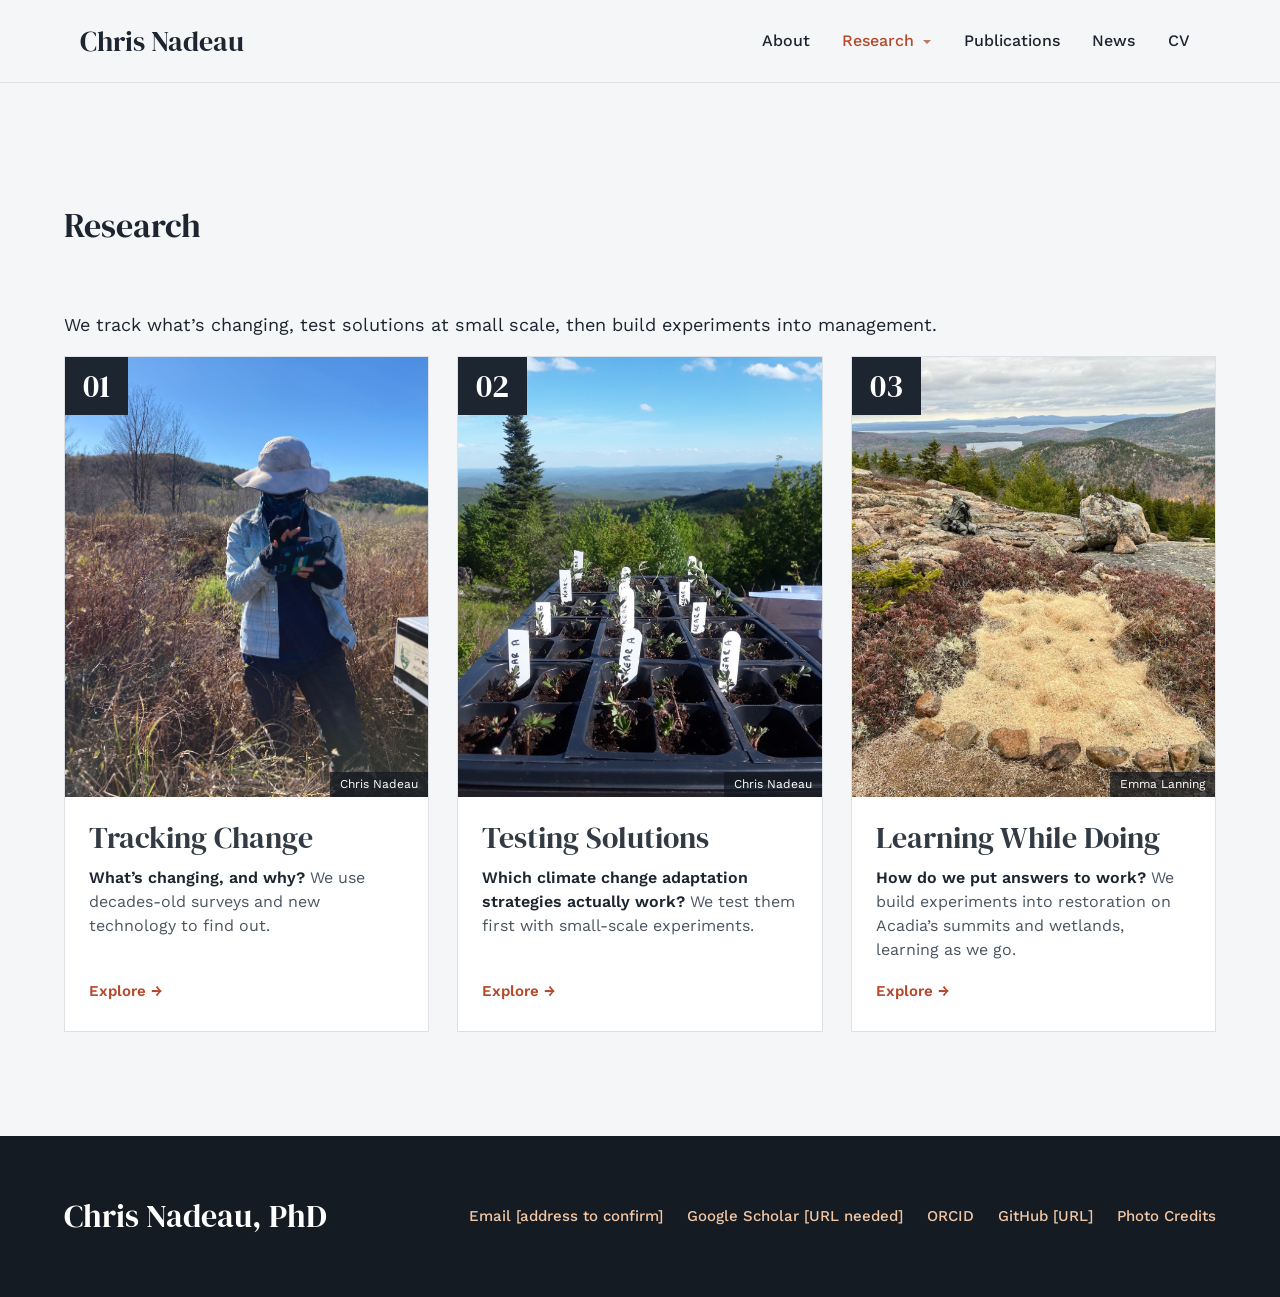
==== docs/research/index.html @ 61cc4b29 "Initial site Co-Authored-By: Claude Opus 5.5 <noreply@anthropic.com>" ====
<!DOCTYPE html>
<html xmlns="http://www.w3.org/1999/xhtml" lang="en" xml:lang="en"><head>

<meta charset="utf-8">
<meta name="generator" content="quarto-1.10.18">

<meta name="viewport" content="width=device-width, initial-scale=1.0, user-scalable=yes">


<title>Research – Chris Nadeau</title>
<style>
/* Default styles provided by pandoc.
** See https://pandoc.org/MANUAL.html#variables-for-html for config info.
*/
span.smallcaps{font-variant: small-caps;}
div.columns{display: flex; gap: 1.5em;}
div.column{flex: auto;}
@media screen {
div.columns{gap: min(4vw, 1.5em);}
div.column{overflow-x: auto;}
}
div.hanging-indent{margin-left: 1.5em; text-indent: -1.5em;}
ul.task-list{list-style: none;}
ul.task-list li input[type="checkbox"] {
  width: 0.8em;
  margin: 0 0.8em 0.2em -1em; /* quarto-specific, see https://github.com/quarto-dev/quarto-cli/issues/4556 */ 
  vertical-align: middle;
}
</style>


<script src="../site_libs/quarto-nav/quarto-nav.js"></script>
<script src="../site_libs/quarto-nav/headroom.min.js"></script>
<script src="../site_libs/clipboard/clipboard.min.js"></script>
<script src="../site_libs/quarto-html/quarto.js" type="module"></script>
<script src="../site_libs/quarto-html/tabsets/tabsets.js" type="module"></script>
<script src="../site_libs/quarto-html/popper.min.js"></script>
<script src="../site_libs/quarto-html/tippy.umd.min.js"></script>
<link href="../site_libs/quarto-html/tippy.css" rel="stylesheet">
<link href="../site_libs/quarto-html/quarto-syntax-highlighting-64a204ab8560d761af7679ceaba22944.css" rel="stylesheet" id="quarto-text-highlighting-styles">
<script src="../site_libs/bootstrap/bootstrap.min.js"></script>
<link href="../site_libs/bootstrap/bootstrap-icons.css" rel="stylesheet">
<link href="../site_libs/bootstrap/bootstrap-08a9554b63bcc41a2fb82f8a4b7cdf8a.min.css" rel="stylesheet" append-hash="true" id="quarto-bootstrap" data-mode="light">
<script id="quarto-search-options" type="application/json">{
  "language": {
    "search-no-results-text": "No results",
    "search-matching-documents-text": "matching documents",
    "search-copy-link-title": "Copy link to search",
    "search-hide-matches-text": "Hide additional matches",
    "search-more-match-text": "more match in this document",
    "search-more-matches-text": "more matches in this document",
    "search-clear-button-title": "Clear",
    "search-text-placeholder": "",
    "search-detached-cancel-button-title": "Cancel",
    "search-submit-button-title": "Submit",
    "search-label": "Search"
  }
}</script>


</head>

<body class="nav-fixed fullcontent quarto-light">

<div id="quarto-search-results"></div>
  <header id="quarto-header" class="headroom fixed-top">
    <nav class="navbar navbar-expand-lg " data-bs-theme="dark">
      <div class="navbar-container container-fluid">
      <div class="navbar-brand-container mx-auto">
    <a class="navbar-brand" href="../index.html">
    <span class="navbar-title">Chris Nadeau</span>
    </a>
  </div>
          <button class="navbar-toggler" type="button" data-bs-toggle="collapse" data-bs-target="#navbarCollapse" aria-controls="navbarCollapse" role="menu" aria-expanded="false" aria-label="Toggle navigation" onclick="if (window.quartoToggleHeadroom) { window.quartoToggleHeadroom(); }">
  <span class="navbar-toggler-icon"></span>
</button>
          <div class="collapse navbar-collapse" id="navbarCollapse">
            <ul class="navbar-nav navbar-nav-scroll ms-auto">
  <li class="nav-item">
    <a class="nav-link" href="../about.html"> 
<span class="menu-text">About</span></a>
  </li>  
  <li class="nav-item dropdown ">
    <a class="nav-link dropdown-toggle" href="#" id="nav-menu-research" role="link" data-bs-toggle="dropdown" aria-expanded="false">
 <span class="menu-text">Research</span>
    </a>
    <ul class="dropdown-menu dropdown-menu-end" aria-labelledby="nav-menu-research">    
        <li>
    <a class="dropdown-item" href="../research/index.html">
 <span class="dropdown-text">All Research</span></a>
  </li>  
        <li>
    <a class="dropdown-item" href="../research/tracking-change.html">
 <span class="dropdown-text">Tracking Change</span></a>
  </li>  
        <li>
    <a class="dropdown-item" href="../research/testing-solutions.html">
 <span class="dropdown-text">Testing Solutions</span></a>
  </li>  
        <li>
    <a class="dropdown-item" href="../research/learning-while-doing.html">
 <span class="dropdown-text">Learning While Doing</span></a>
  </li>  
    </ul>
  </li>
  <li class="nav-item">
    <a class="nav-link" href="../publications.html"> 
<span class="menu-text">Publications</span></a>
  </li>  
  <li class="nav-item">
    <a class="nav-link" href="../news.html"> 
<span class="menu-text">News</span></a>
  </li>  
  <li class="nav-item">
    <a class="nav-link" href="../cv.html"> 
<span class="menu-text">CV</span></a>
  </li>  
</ul>
          </div> <!-- /navcollapse -->
            <div class="quarto-navbar-tools">
</div>
      </div> <!-- /container-fluid -->
    </nav>
</header>
<!-- content -->
<div id="quarto-content" class="quarto-container page-layout-custom page-navbar">
<!-- sidebar -->
<!-- margin-sidebar -->
<!-- main -->




<div class="research wrap">
<section id="research" class="section-head">
<h1>Research</h1>
</section>
<p>We track what’s changing, test solutions at small scale, then build experiments into management.</p>
<!--
  The three research tiles. Shown on the homepage and on the Research page.
  Each tile: photo, number, title (links to the theme page), question + sentence, "Explore →".
-->
<div class="tiles">
<div class="tile">
<span class="photo"><img src="../images/IMG_4443.jpg" alt="Researcher checking an acoustic recorder in a wetland" loading="eager"><span class="photo-credit">Chris Nadeau</span></span>
<p><span class="tile-num">01</span></p>
<h3 id="tracking-change"><a href="../research/tracking-change.html" class="stretched-link">Tracking Change</a></h3>
<p><strong>What’s changing, and why?</strong> We use decades-old surveys and new technology to find out.</p>
<p><span class="explore">Explore →</span></p>
</div>
<div class="tile">
<span class="photo"><img src="../images/20210527_165006.jpg" alt="Labeled seedling trays on a summit with forested hills behind" loading="lazy"><span class="photo-credit">Chris Nadeau</span></span>
<p><span class="tile-num">02</span></p>
<h3 id="testing-solutions"><a href="../research/testing-solutions.html" class="stretched-link">Testing Solutions</a></h3>
<p><strong>Which climate change adaptation strategies actually work?</strong> We test them first with small-scale experiments.</p>
<p><span class="explore">Explore →</span></p>
</div>
<div class="tile">
<span class="photo"><img src="../images/1d5929a1-ede1-4823-9c3f-73071e5592c5.jpg" alt="Summit restoration plot outlined with stones" loading="lazy"><span class="photo-credit">Emma Lanning</span></span>
<p><span class="tile-num">03</span></p>
<h3 id="learning-while-doing"><a href="../research/learning-while-doing.html" class="stretched-link">Learning While Doing</a></h3>
<p><strong>How do we put answers to work?</strong> We build experiments into restoration on Acadia’s summits and wetlands, learning as we go.</p>
<p><span class="explore">Explore →</span></p>
</div>
</div>
</div>




<script>
// Filter buttons on the Publications and News pages, and the "Research" menu
// highlight on the research pages. Text and data live in the .qmd and .yml files.
(function () {
  document.querySelectorAll("[data-filter-list]").forEach(function (box) {
    var list = document.getElementById(box.dataset.filterList);
    if (!list) return;
    var items = list.querySelectorAll(".row-item");
    var count = box.querySelector(".filter-count");
    var rows = box.querySelectorAll(".chip-row");
    var chosen = {};
    function apply() {
      var shown = 0;
      items.forEach(function (it) {
        var ok = Object.keys(chosen).every(function (key) {
          var want = chosen[key];
          return want === "all" || (it.dataset[key] || "").split(" ").indexOf(want) !== -1;
        });
        it.hidden = !ok;
        if (ok) shown++;
      });
      if (count) count.textContent = "Showing " + shown + " of " + items.length;
    }
    rows.forEach(function (row) {
      var key = row.dataset.filterKey;
      chosen[key] = "all";
      row.hidden = false;
      row.addEventListener("click", function (e) {
        var btn = e.target.closest(".chip");
        if (!btn) return;
        chosen[key] = btn.dataset.value;
        row.querySelectorAll(".chip").forEach(function (b) {
          b.setAttribute("aria-pressed", b === btn ? "true" : "false");
        });
        apply();
      });
    });
  });

  if (/\/research\//.test(location.pathname)) {
    var menu = document.getElementById("nav-menu-research");
    if (menu) menu.classList.add("active");
    var page = location.pathname.split("/").pop() || "index.html";
    document.querySelectorAll(".navbar .dropdown-item").forEach(function (a) {
      if ((a.getAttribute("href") || "").split("/").pop() === page) {
        a.classList.add("active");
        a.setAttribute("aria-current", "page");
      }
    });
  }
})();
</script>
<script id="quarto-html-after-body" type="application/javascript">
  window.document.addEventListener("DOMContentLoaded", function (event) {
    const isCodeAnnotation = (el) => {
      for (const clz of el.classList) {
        if (clz.startsWith('code-annotation-')) {                     
          return true;
        }
      }
      return false;
    }
    const onCopySuccess = function(e) {
      // button target
      const button = e.trigger;
      // don't keep focus
      button.blur();
      // flash "checked"
      button.classList.add('code-copy-button-checked');
      var currentTitle = button.getAttribute("title");
      button.setAttribute("title", "Copied!");
      let tooltip;
      if (window.bootstrap) {
        button.setAttribute("data-bs-toggle", "tooltip");
        button.setAttribute("data-bs-placement", "left");
        button.setAttribute("data-bs-title", "Copied!");
        tooltip = new bootstrap.Tooltip(button, 
          { trigger: "manual", 
            customClass: "code-copy-button-tooltip",
            offset: [0, -8]});
        tooltip.show();    
      }
      setTimeout(function() {
        if (tooltip) {
          tooltip.hide();
          button.removeAttribute("data-bs-title");
          button.removeAttribute("data-bs-toggle");
          button.removeAttribute("data-bs-placement");
        }
        button.setAttribute("title", currentTitle);
        button.classList.remove('code-copy-button-checked');
      }, 1000);
      // clear code selection
      e.clearSelection();
    }
    const getTextToCopy = function(trigger) {
      const outerScaffold = trigger.parentElement.cloneNode(true);
      const codeEl = outerScaffold.querySelector('code');
      for (const childEl of codeEl.children) {
        if (isCodeAnnotation(childEl)) {
          childEl.remove();
        }
      }
      return codeEl.innerText;
    }
    const clipboard = new window.ClipboardJS('.code-copy-button:not([data-in-quarto-modal])', {
      text: getTextToCopy
    });
    clipboard.on('success', onCopySuccess);
    if (window.document.getElementById('quarto-embedded-source-code-modal')) {
      const clipboardModal = new window.ClipboardJS('.code-copy-button[data-in-quarto-modal]', {
        text: getTextToCopy,
        container: window.document.getElementById('quarto-embedded-source-code-modal')
      });
      clipboardModal.on('success', onCopySuccess);
    }
      var localhostRegex = new RegExp(/^(?:http|https):\/\/localhost\:?[0-9]*\//);
      var mailtoRegex = new RegExp(/^mailto:/);
        var filterRegex = new RegExp("https:\/\/cpnadeau\.github\.io");
      var isInternal = (href) => {
          return filterRegex.test(href) || localhostRegex.test(href) || mailtoRegex.test(href);
      }
      // Inspect non-navigation links and adorn them if external
     var links = window.document.querySelectorAll('a[href]:not(.nav-link):not(.navbar-brand):not(.toc-action):not(.sidebar-link):not(.sidebar-item-toggle):not(.pagination-link):not(.no-external):not([aria-hidden]):not(.dropdown-item):not(.quarto-navigation-tool):not(.about-link)');
      for (var i=0; i<links.length; i++) {
        const link = links[i];
        if (!isInternal(link.href)) {
          // undo the damage that might have been done by quarto-nav.js in the case of
          // links that we want to consider external
          if (link.dataset.originalHref !== undefined) {
            link.href = link.dataset.originalHref;
          }
        }
      }
    function tippyHover(el, contentFn, onTriggerFn, onUntriggerFn) {
      const config = {
        allowHTML: true,
        maxWidth: 500,
        delay: 100,
        arrow: false,
        appendTo: function(el) {
            return el.parentElement;
        },
        interactive: true,
        interactiveBorder: 10,
        theme: 'quarto',
        placement: 'bottom-start',
      };
      if (contentFn) {
        config.content = contentFn;
      }
      if (onTriggerFn) {
        config.onTrigger = onTriggerFn;
      }
      if (onUntriggerFn) {
        config.onUntrigger = onUntriggerFn;
      }
      window.tippy(el, config); 
    }
    const noterefs = window.document.querySelectorAll('a[role="doc-noteref"]');
    for (var i=0; i<noterefs.length; i++) {
      const ref = noterefs[i];
      tippyHover(ref, function() {
        // use id or data attribute instead here
        let href = ref.getAttribute('data-footnote-href') || ref.getAttribute('href');
        try { href = new URL(href).hash; } catch {}
        const id = href.replace(/^#\/?/, "");
        const note = window.document.getElementById(id);
        if (note) {
          return note.innerHTML;
        } else {
          return "";
        }
      });
    }
    const xrefs = window.document.querySelectorAll('a.quarto-xref');
    const processXRef = (id, note) => {
      // Strip column container classes
      const stripColumnClz = (el) => {
        el.classList.remove("page-full", "page-columns");
        if (el.children) {
          for (const child of el.children) {
            stripColumnClz(child);
          }
        }
      }
      stripColumnClz(note)
      if (id === null || id.startsWith('sec-')) {
        // Special case sections, only their first couple elements
        const container = document.createElement("div");
        if (note.children && note.children.length > 2) {
          container.appendChild(note.children[0].cloneNode(true));
          for (let i = 1; i < note.children.length; i++) {
            const child = note.children[i];
            if (child.tagName === "P" && child.innerText === "") {
              continue;
            } else {
              container.appendChild(child.cloneNode(true));
              break;
            }
          }
          if (window.Quarto?.typesetMath) {
            window.Quarto.typesetMath(container);
          }
          return container.innerHTML
        } else {
          if (window.Quarto?.typesetMath) {
            window.Quarto.typesetMath(note);
          }
          return note.innerHTML;
        }
      } else {
        // Remove any anchor links if they are present
        const anchorLink = note.querySelector('a.anchorjs-link');
        if (anchorLink) {
          anchorLink.remove();
        }
        if (window.Quarto?.typesetMath) {
          window.Quarto.typesetMath(note);
        }
        if (note.classList.contains("callout")) {
          return note.outerHTML;
        } else {
          return note.innerHTML;
        }
      }
    }
    for (var i=0; i<xrefs.length; i++) {
      const xref = xrefs[i];
      tippyHover(xref, undefined, function(instance) {
        instance.disable();
        let url = xref.getAttribute('href');
        let hash = undefined; 
        if (url.startsWith('#')) {
          hash = url;
        } else {
          try { hash = new URL(url).hash; } catch {}
        }
        if (hash) {
          const id = hash.replace(/^#\/?/, "");
          const note = window.document.getElementById(id);
          if (note !== null) {
            try {
              const html = processXRef(id, note.cloneNode(true));
              instance.setContent(html);
            } finally {
              instance.enable();
              instance.show();
            }
          } else {
            // See if we can fetch this
            fetch(url.split('#')[0])
            .then(res => res.text())
            .then(html => {
              const parser = new DOMParser();
              const htmlDoc = parser.parseFromString(html, "text/html");
              const note = htmlDoc.getElementById(id);
              if (note !== null) {
                const html = processXRef(id, note);
                instance.setContent(html);
              } 
            }).finally(() => {
              instance.enable();
              instance.show();
            });
          }
        } else {
          // See if we can fetch a full url (with no hash to target)
          // This is a special case and we should probably do some content thinning / targeting
          fetch(url)
          .then(res => res.text())
          .then(html => {
            const parser = new DOMParser();
            const htmlDoc = parser.parseFromString(html, "text/html");
            const note = htmlDoc.querySelector('main.content');
            if (note !== null) {
              // This should only happen for chapter cross references
              // (since there is no id in the URL)
              // remove the first header
              if (note.children.length > 0 && note.children[0].tagName === "HEADER") {
                note.children[0].remove();
              }
              const html = processXRef(null, note);
              instance.setContent(html);
            } 
          }).finally(() => {
            instance.enable();
            instance.show();
          });
        }
      }, function(instance) {
      });
    }
        let selectedAnnoteEl;
        const selectorForAnnotation = ( cell, annotation) => {
          let cellAttr = 'data-code-cell="' + cell + '"';
          let lineAttr = 'data-code-annotation="' +  annotation + '"';
          const selector = 'span[' + cellAttr + '][' + lineAttr + ']';
          return selector;
        }
        const selectCodeLines = (annoteEl) => {
          const doc = window.document;
          const targetCell = annoteEl.getAttribute("data-target-cell");
          const targetAnnotation = annoteEl.getAttribute("data-target-annotation");
          const annoteSpan = window.document.querySelector(selectorForAnnotation(targetCell, targetAnnotation));
          const lines = annoteSpan.getAttribute("data-code-lines").split(",");
          const lineIds = lines.map((line) => {
            return targetCell + "-" + line;
          })
          let top = null;
          let height = null;
          let parent = null;
          if (lineIds.length > 0) {
              //compute the position of the single el (top and bottom and make a div)
              const el = window.document.getElementById(lineIds[0]);
              top = el.offsetTop;
              height = el.offsetHeight;
              parent = el.parentElement.parentElement;
            if (lineIds.length > 1) {
              const lastEl = window.document.getElementById(lineIds[lineIds.length - 1]);
              const bottom = lastEl.offsetTop + lastEl.offsetHeight;
              height = bottom - top;
            }
            if (top !== null && height !== null && parent !== null) {
              // cook up a div (if necessary) and position it 
              let div = window.document.getElementById("code-annotation-line-highlight");
              if (div === null) {
                div = window.document.createElement("div");
                div.setAttribute("id", "code-annotation-line-highlight");
                div.style.position = 'absolute';
                parent.appendChild(div);
              }
              div.style.top = top - 2 + "px";
              div.style.height = height + 4 + "px";
              div.style.left = 0;
              let gutterDiv = window.document.getElementById("code-annotation-line-highlight-gutter");
              if (gutterDiv === null) {
                gutterDiv = window.document.createElement("div");
                gutterDiv.setAttribute("id", "code-annotation-line-highlight-gutter");
                gutterDiv.style.position = 'absolute';
                const codeCell = window.document.getElementById(targetCell);
                const gutter = codeCell.querySelector('.code-annotation-gutter');
                gutter.appendChild(gutterDiv);
              }
              gutterDiv.style.top = top - 2 + "px";
              gutterDiv.style.height = height + 4 + "px";
            }
            selectedAnnoteEl = annoteEl;
          }
        };
        const unselectCodeLines = () => {
          const elementsIds = ["code-annotation-line-highlight", "code-annotation-line-highlight-gutter"];
          elementsIds.forEach((elId) => {
            const div = window.document.getElementById(elId);
            if (div) {
              div.remove();
            }
          });
          selectedAnnoteEl = undefined;
        };
          // Handle positioning of the toggle
      window.addEventListener(
        "resize",
        throttle(() => {
          elRect = undefined;
          if (selectedAnnoteEl) {
            selectCodeLines(selectedAnnoteEl);
          }
        }, 10)
      );
      function throttle(fn, ms) {
      let throttle = false;
      let timer;
        return (...args) => {
          if(!throttle) { // first call gets through
              fn.apply(this, args);
              throttle = true;
          } else { // all the others get throttled
              if(timer) clearTimeout(timer); // cancel #2
              timer = setTimeout(() => {
                fn.apply(this, args);
                timer = throttle = false;
              }, ms);
          }
        };
      }
        // Attach click handler to the DT
        const annoteDls = window.document.querySelectorAll('dt[data-target-cell]');
        for (const annoteDlNode of annoteDls) {
          annoteDlNode.addEventListener('click', (event) => {
            const clickedEl = event.target;
            if (clickedEl !== selectedAnnoteEl) {
              unselectCodeLines();
              const activeEl = window.document.querySelector('dt[data-target-cell].code-annotation-active');
              if (activeEl) {
                activeEl.classList.remove('code-annotation-active');
              }
              selectCodeLines(clickedEl);
              clickedEl.classList.add('code-annotation-active');
            } else {
              // Unselect the line
              unselectCodeLines();
              clickedEl.classList.remove('code-annotation-active');
            }
          });
        }
    const findCites = (el) => {
      const parentEl = el.parentElement;
      if (parentEl) {
        const cites = parentEl.dataset.cites;
        if (cites) {
          return {
            el,
            cites: cites.split(' ')
          };
        } else {
          return findCites(el.parentElement)
        }
      } else {
        return undefined;
      }
    };
    var bibliorefs = window.document.querySelectorAll('a[role="doc-biblioref"]');
    for (var i=0; i<bibliorefs.length; i++) {
      const ref = bibliorefs[i];
      const citeInfo = findCites(ref);
      if (citeInfo) {
        tippyHover(citeInfo.el, function() {
          var popup = window.document.createElement('div');
          citeInfo.cites.forEach(function(cite) {
            var citeDiv = window.document.createElement('div');
            citeDiv.classList.add('hanging-indent');
            citeDiv.classList.add('csl-entry');
            var biblioDiv = window.document.getElementById('ref-' + cite);
            if (biblioDiv) {
              citeDiv.innerHTML = biblioDiv.innerHTML;
            }
            popup.appendChild(citeDiv);
          });
          return popup.innerHTML;
        });
      }
    }
  });
  </script>
</div> <!-- /content -->
<footer class="footer">
  <div class="nav-footer">
    <div class="nav-footer-left">
<p>Chris Nadeau, PhD</p>
</div>   
    <div class="nav-footer-center">
      &nbsp;
    </div>
    <div class="nav-footer-right">
      <ul class="footer-items list-unstyled">
    <li class="nav-item">
 Email [address to confirm]
  </li>  
    <li class="nav-item">
 Google Scholar [URL needed]
  </li>  
    <li class="nav-item">
    <a class="nav-link" href="https://orcid.org/0000-0002-3568-0793">
<p>ORCID</p>
</a>
  </li>  
    <li class="nav-item">
 GitHub [URL]
  </li>  
    <li class="nav-item">
    <a class="nav-link" href="../photo-credits.html">
<p>Photo Credits</p>
</a>
  </li>  
</ul>
    </div>
  </div>
</footer>




</body></html>
---- docs/site_libs/quarto-html/tippy.css ----
.tippy-box[data-animation=fade][data-state=hidden]{opacity:0}[data-tippy-root]{max-width:calc(100vw - 10px)}.tippy-box{position:relative;background-color:#333;color:#fff;border-radius:4px;font-size:14px;line-height:1.4;white-space:normal;outline:0;transition-property:transform,visibility,opacity}.tippy-box[data-placement^=top]>.tippy-arrow{bottom:0}.tippy-box[data-placement^=top]>.tippy-arrow:before{bottom:-7px;left:0;border-width:8px 8px 0;border-top-color:initial;transform-origin:center top}.tippy-box[data-placement^=bottom]>.tippy-arrow{top:0}.tippy-box[data-placement^=bottom]>.tippy-arrow:before{top:-7px;left:0;border-width:0 8px 8px;border-bottom-color:initial;transform-origin:center bottom}.tippy-box[data-placement^=left]>.tippy-arrow{right:0}.tippy-box[data-placement^=left]>.tippy-arrow:before{border-width:8px 0 8px 8px;border-left-color:initial;right:-7px;transform-origin:center left}.tippy-box[data-placement^=right]>.tippy-arrow{left:0}.tippy-box[data-placement^=right]>.tippy-arrow:before{left:-7px;border-width:8px 8px 8px 0;border-right-color:initial;transform-origin:center right}.tippy-box[data-inertia][data-state=visible]{transition-timing-function:cubic-bezier(.54,1.5,.38,1.11)}.tippy-arrow{width:16px;height:16px;color:#333}.tippy-arrow:before{content:"";position:absolute;border-color:transparent;border-style:solid}.tippy-content{position:relative;padding:5px 9px;z-index:1}
---- docs/site_libs/quarto-html/quarto-syntax-highlighting-64a204ab8560d761af7679ceaba22944.css ----
/* quarto syntax highlight colors */
:root {
  --quarto-hl-ot-color: #003B4F;
  --quarto-hl-at-color: #657422;
  --quarto-hl-ss-color: #20794D;
  --quarto-hl-an-color: #5E5E5E;
  --quarto-hl-fu-color: #4758AB;
  --quarto-hl-st-color: #20794D;
  --quarto-hl-cf-color: #003B4F;
  --quarto-hl-op-color: #5E5E5E;
  --quarto-hl-er-color: #AD0000;
  --quarto-hl-bn-color: #AD0000;
  --quarto-hl-al-color: #AD0000;
  --quarto-hl-va-color: #111111;
  --quarto-hl-bu-color: inherit;
  --quarto-hl-ex-color: inherit;
  --quarto-hl-pp-color: #AD0000;
  --quarto-hl-in-color: #5E5E5E;
  --quarto-hl-vs-color: #20794D;
  --quarto-hl-wa-color: #5E5E5E;
  --quarto-hl-do-color: #5E5E5E;
  --quarto-hl-im-color: #00769E;
  --quarto-hl-ch-color: #20794D;
  --quarto-hl-dt-color: #AD0000;
  --quarto-hl-fl-color: #AD0000;
  --quarto-hl-co-color: #5E5E5E;
  --quarto-hl-cv-color: #5E5E5E;
  --quarto-hl-cn-color: #8f5902;
  --quarto-hl-sc-color: #5E5E5E;
  --quarto-hl-dv-color: #AD0000;
  --quarto-hl-kw-color: #003B4F;
}

/* other quarto variables */
:root {
  --quarto-font-monospace: SFMono-Regular, Menlo, Monaco, Consolas, "Liberation Mono", "Courier New", monospace;
}

/* syntax highlight based on Pandoc's rules */
pre > code.sourceCode > span {
  color: #003B4F;
}

code.sourceCode > span {
  color: #003B4F;
}

div.sourceCode,
div.sourceCode pre.sourceCode {
  color: #003B4F;
}

/* Normal */
code span {
  color: #003B4F;
}

/* Alert */
code span.al {
  color: #AD0000;
  font-style: inherit;
}

/* Annotation */
code span.an {
  color: #5E5E5E;
  font-style: inherit;
}

/* Attribute */
code span.at {
  color: #657422;
  font-style: inherit;
}

/* BaseN */
code span.bn {
  color: #AD0000;
  font-style: inherit;
}

/* BuiltIn */
code span.bu {
  font-style: inherit;
}

/* ControlFlow */
code span.cf {
  color: #003B4F;
  font-weight: bold;
  font-style: inherit;
}

/* Char */
code span.ch {
  color: #20794D;
  font-style: inherit;
}

/* Constant */
code span.cn {
  color: #8f5902;
  font-style: inherit;
}

/* Comment */
code span.co {
  color: #5E5E5E;
  font-style: inherit;
}

/* CommentVar */
code span.cv {
  color: #5E5E5E;
  font-style: italic;
}

/* Documentation */
code span.do {
  color: #5E5E5E;
  font-style: italic;
}

/* DataType */
code span.dt {
  color: #AD0000;
  font-style: inherit;
}

/* DecVal */
code span.dv {
  color: #AD0000;
  font-style: inherit;
}

/* Error */
code span.er {
  color: #AD0000;
  font-style: inherit;
}

/* Extension */
code span.ex {
  font-style: inherit;
}

/* Float */
code span.fl {
  color: #AD0000;
  font-style: inherit;
}

/* Function */
code span.fu {
  color: #4758AB;
  font-style: inherit;
}

/* Import */
code span.im {
  color: #00769E;
  font-style: inherit;
}

/* Information */
code span.in {
  color: #5E5E5E;
  font-style: inherit;
}

/* Keyword */
code span.kw {
  color: #003B4F;
  font-weight: bold;
  font-style: inherit;
}

/* Operator */
code span.op {
  color: #5E5E5E;
  font-style: inherit;
}

/* Other */
code span.ot {
  color: #003B4F;
  font-style: inherit;
}

/* Preprocessor */
code span.pp {
  color: #AD0000;
  font-style: inherit;
}

/* SpecialChar */
code span.sc {
  color: #5E5E5E;
  font-style: inherit;
}

/* SpecialString */
code span.ss {
  color: #20794D;
  font-style: inherit;
}

/* String */
code span.st {
  color: #20794D;
  font-style: inherit;
}

/* Variable */
code span.va {
  color: #111111;
  font-style: inherit;
}

/* VerbatimString */
code span.vs {
  color: #20794D;
  font-style: inherit;
}

/* Warning */
code span.wa {
  color: #5E5E5E;
  font-style: italic;
}

.prevent-inlining {
  content: "</";
}

/*# sourceMappingURL=9d8d5bb603a83b8298b89080a598c93b.css.map */
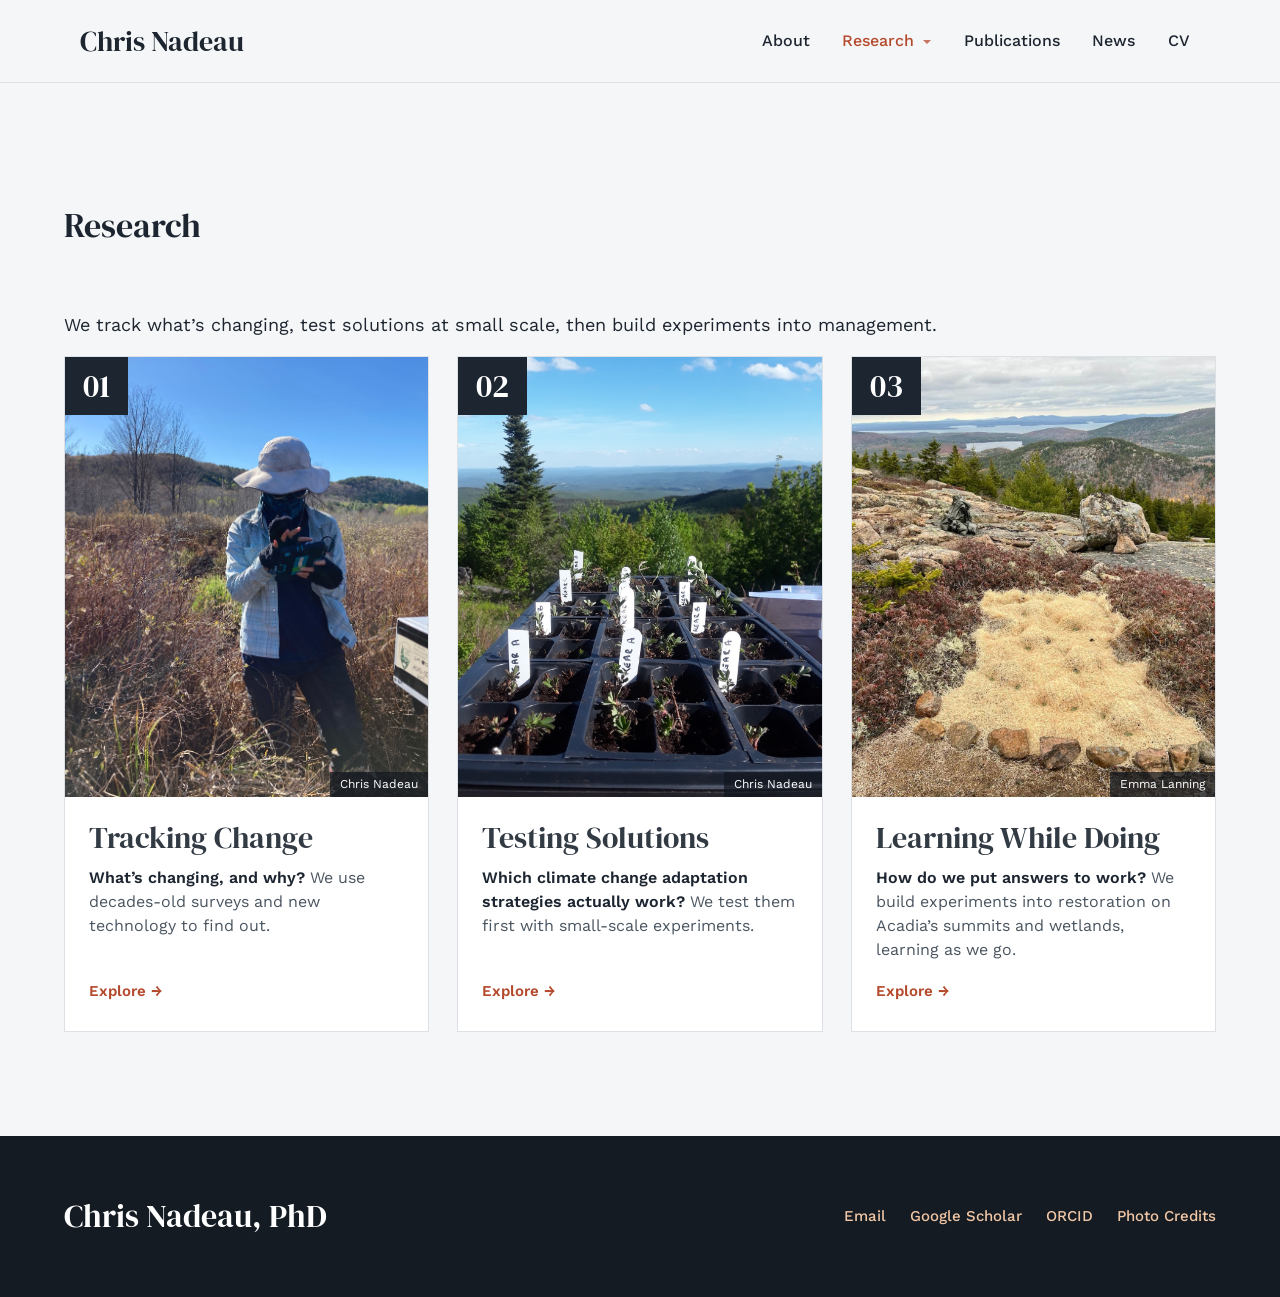
==== commit 67bf663c: "Add email and Google Scholar links; remove placeholders Co-Authored-By: Claude Opus 5.5 <noreply@ant" ====
--- a/docs/research/index.html
+++ b/docs/research/index.html
@@ -625,10 +625,14 @@
     <div class="nav-footer-right">
       <ul class="footer-items list-unstyled">
     <li class="nav-item">
- Email [address to confirm]
+    <a class="nav-link" href="mailto:cnadeau@schoodicinstitute.org">
+<p>Email</p>
+</a>
   </li>  
     <li class="nav-item">
- Google Scholar [URL needed]
+    <a class="nav-link" href="https://scholar.google.com/citations?user=ZDM7wgYAAAAJ&amp;hl=en">
+<p>Google Scholar</p>
+</a>
   </li>  
     <li class="nav-item">
     <a class="nav-link" href="https://orcid.org/0000-0002-3568-0793">
@@ -636,9 +640,6 @@
 </a>
   </li>  
     <li class="nav-item">
- GitHub [URL]
-  </li>  
-    <li class="nav-item">
     <a class="nav-link" href="../photo-credits.html">
 <p>Photo Credits</p>
 </a>
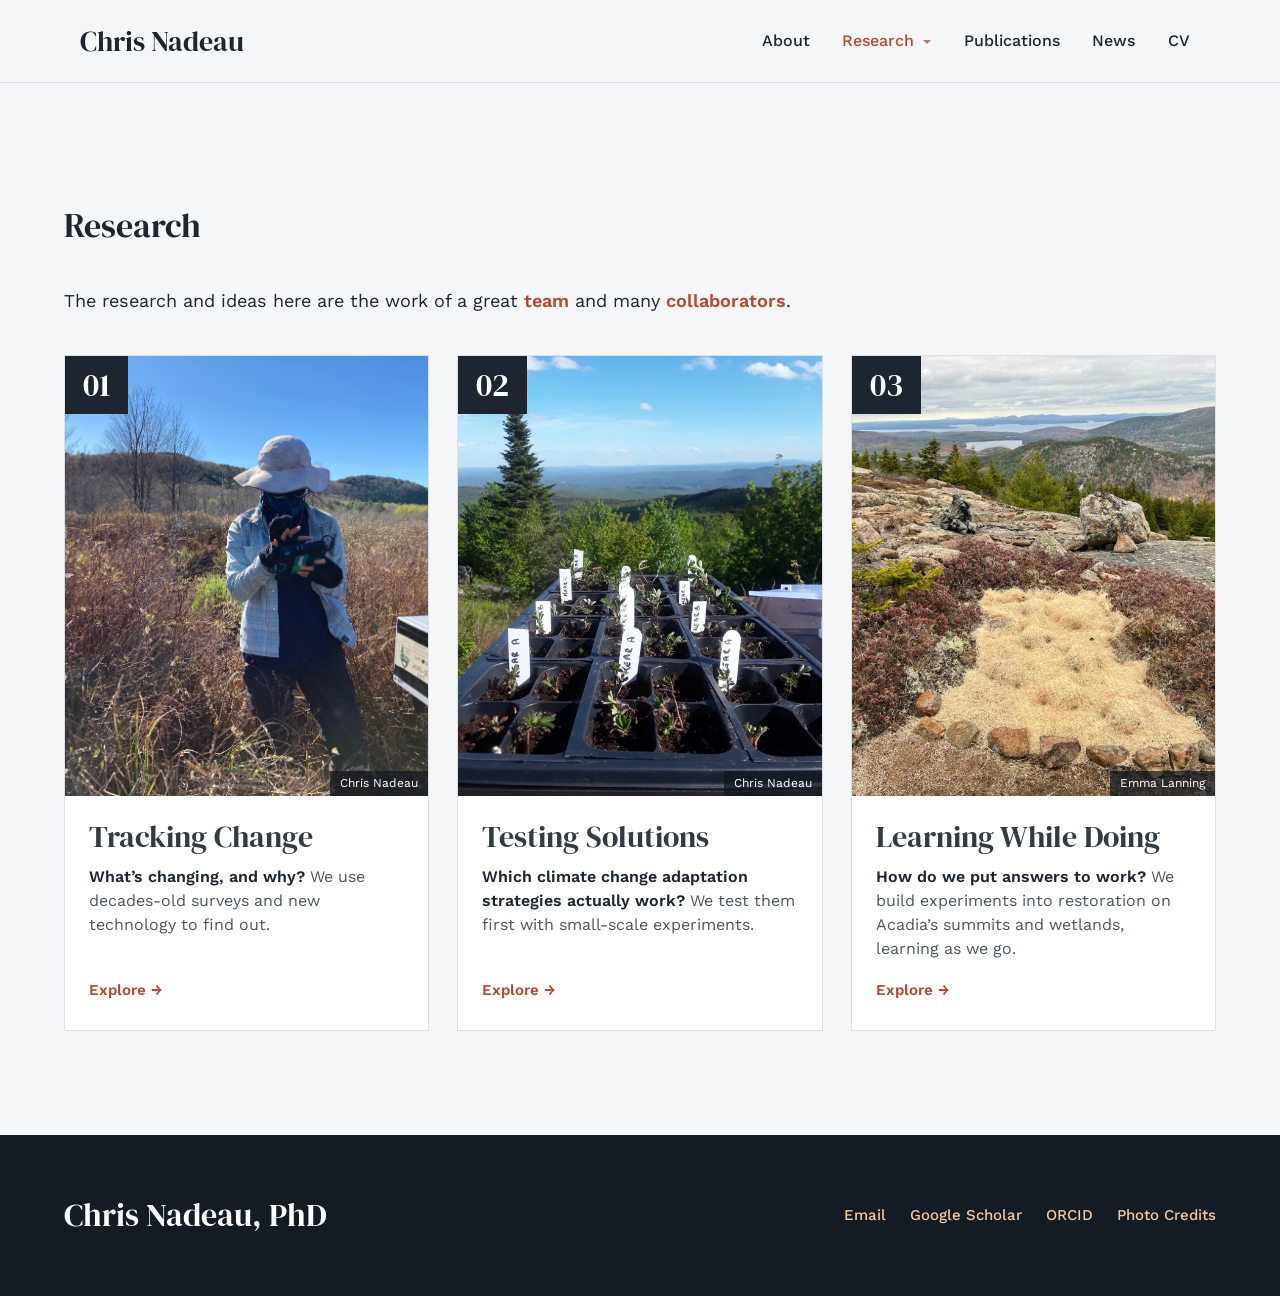
==== commit 83b8bfe0: "Add team and partners: team line above research tiles, Team and Partners sections on About Co-Author" ====
--- a/docs/research/index.html
+++ b/docs/research/index.html
@@ -40,7 +40,7 @@
 <link href="../site_libs/quarto-html/quarto-syntax-highlighting-64a204ab8560d761af7679ceaba22944.css" rel="stylesheet" id="quarto-text-highlighting-styles">
 <script src="../site_libs/bootstrap/bootstrap.min.js"></script>
 <link href="../site_libs/bootstrap/bootstrap-icons.css" rel="stylesheet">
-<link href="../site_libs/bootstrap/bootstrap-08a9554b63bcc41a2fb82f8a4b7cdf8a.min.css" rel="stylesheet" append-hash="true" id="quarto-bootstrap" data-mode="light">
+<link href="../site_libs/bootstrap/bootstrap-e0b0c740137b4b82c1e8a24b6840a255.min.css" rel="stylesheet" append-hash="true" id="quarto-bootstrap" data-mode="light">
 <script id="quarto-search-options" type="application/json">{
   "language": {
     "search-no-results-text": "No results",
@@ -56,6 +56,8 @@
     "search-label": "Search"
   }
 }</script>
+<meta name="google-site-verification" content="mqjM2YDwqE8_N7JUd4ypHAAg_Rs0Ggv6HcolazH4p-o">
+<script data-goatcounter="https://cpnadeau.goatcounter.com/count" async="" src="https://gc.zgo.at/count.js"></script>
 
 
 </head>
@@ -135,7 +137,13 @@
 <section id="research" class="section-head">
 <h1>Research</h1>
 </section>
-<p>We track what’s changing, test solutions at small scale, then build experiments into management.</p>
+<!--
+  The team sentence above the research tiles. Shown on the homepage and on the Research page.
+  The links go to the Team and Partners sections of the About page.
+-->
+<div class="team-line">
+<p>The research and ideas here are the work of a great <a href="../about.html#team">team</a> and many <a href="../about.html#partners">collaborators</a>.</p>
+</div>
 <!--
   The three research tiles. Shown on the homepage and on the Research page.
   Each tile: photo, number, title (links to the theme page), question + sentence, "Explore →".
@@ -179,17 +187,58 @@
     var count = box.querySelector(".filter-count");
     var rows = box.querySelectorAll(".chip-row");
     var chosen = {};
+    // On phones the filter buttons fold away behind one "Filter" button (see .filter-toggle in custom.scss).
+    var panel = document.createElement("div");
+    panel.className = "filter-panel";
+    panel.id = box.dataset.filterList + "-filter-panel";
+    rows[0].parentNode.insertBefore(panel, rows[0]);
+    rows.forEach(function (row) { panel.appendChild(row); });
+    var toggle = document.createElement("button");
+    toggle.type = "button";
+    toggle.className = "filter-toggle";
+    toggle.setAttribute("aria-controls", panel.id);
+    toggle.setAttribute("aria-expanded", "false");
+    box.insertBefore(toggle, panel);
+    toggle.addEventListener("click", function () {
+      var open = box.classList.toggle("open");
+      toggle.setAttribute("aria-expanded", open ? "true" : "false");
+    });
+    // News: with no filter chosen, show only the newest year until "Show all years" is pressed.
+    var latest = box.dataset.latest;
+    var showAll = !latest;
+    var moreBtn = document.querySelector('[data-show-all="' + box.dataset.filterList + '"]');
+    if (moreBtn) {
+      moreBtn.hidden = false;
+      moreBtn.addEventListener("click", function () {
+        showAll = !showAll;
+        apply();
+      });
+    }
     function apply() {
       var shown = 0;
+      var active = Object.keys(chosen).filter(function (key) { return chosen[key] !== "all"; }).length;
+      var filtering = active > 0;
+      toggle.textContent = active ? "Filter (" + active + " on)" : "Filter";
+      var latestOnly = !showAll && !filtering;
       items.forEach(function (it) {
         var ok = Object.keys(chosen).every(function (key) {
           var want = chosen[key];
           return want === "all" || (it.dataset[key] || "").split(" ").indexOf(want) !== -1;
         });
+        if (ok && latestOnly) ok = it.dataset.year === latest;
         it.hidden = !ok;
         if (ok) shown++;
       });
-      if (count) count.textContent = "Showing " + shown + " of " + items.length;
+      if (count) {
+        count.textContent = latestOnly
+          ? "Showing " + latest + ": " + shown + " of " + items.length
+          : "Showing " + shown + " of " + items.length;
+      }
+      if (moreBtn) {
+        moreBtn.hidden = filtering;
+        moreBtn.textContent = showAll ? "Show " + latest + " only" : "Show all " + items.length + " items";
+        moreBtn.setAttribute("aria-expanded", showAll ? "true" : "false");
+      }
     }
     rows.forEach(function (row) {
       var key = row.dataset.filterKey;
@@ -205,6 +254,7 @@
         apply();
       });
     });
+    apply();
   });
 
   if (/\/research\//.test(location.pathname)) {
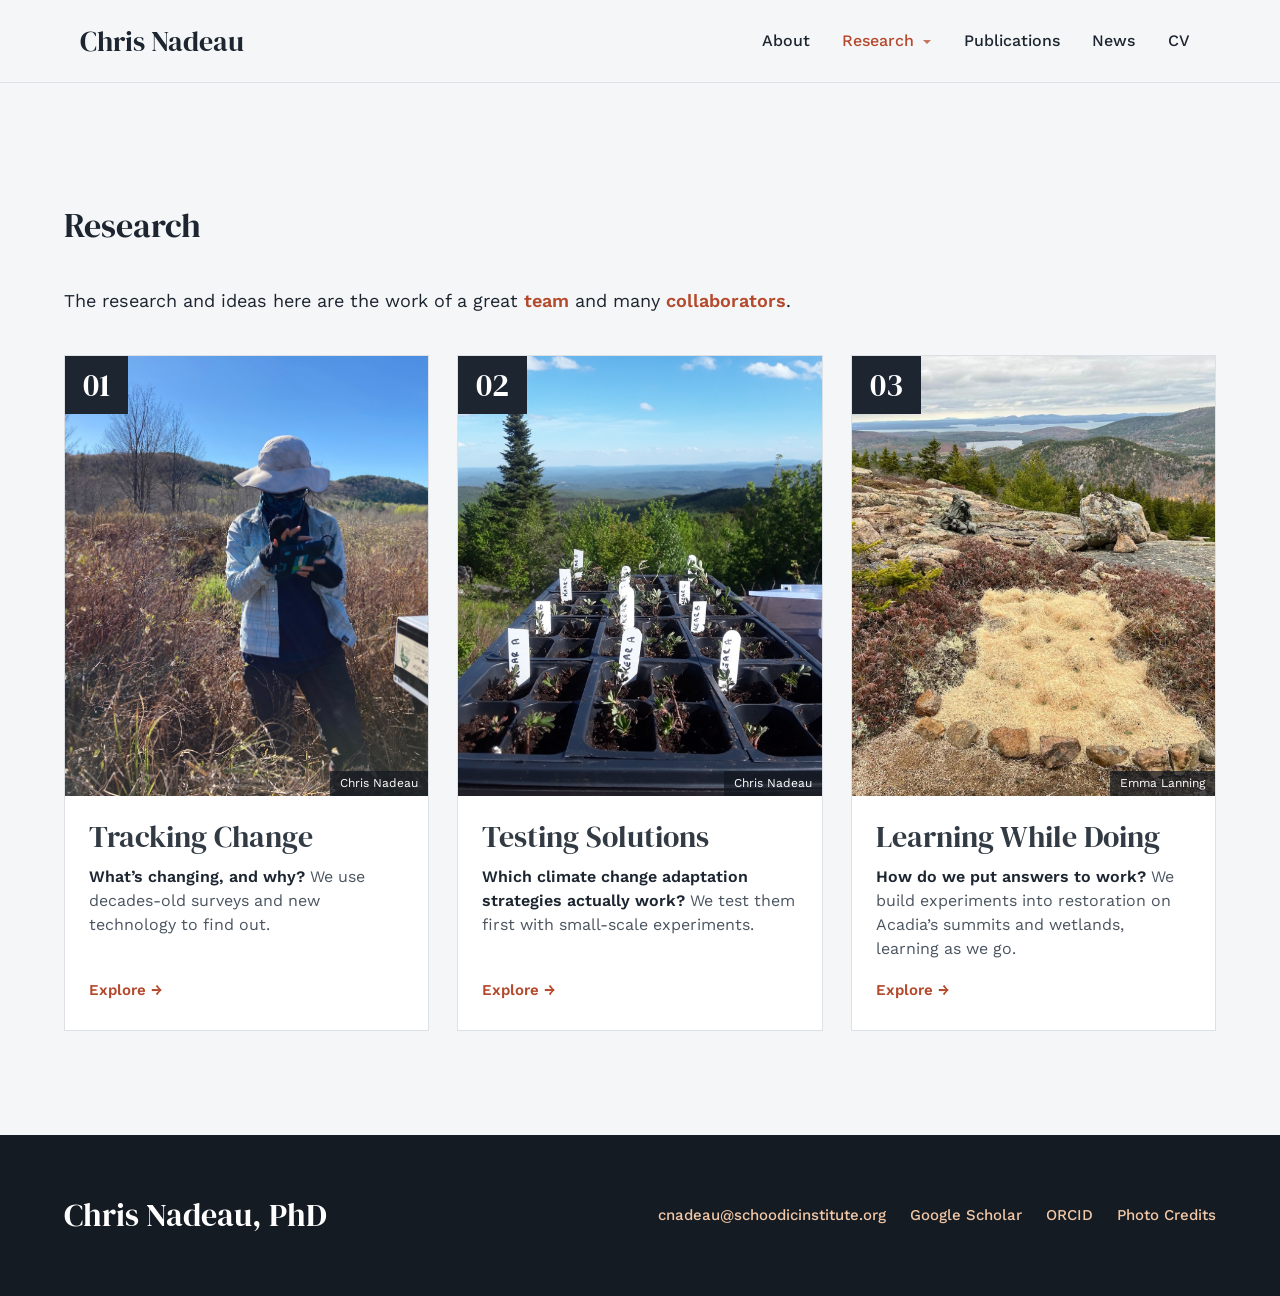
==== commit d8c40903: "Simplify CV and contact, update team photos and credits - CV: remove stat boxes - Email address in f" ====
--- a/docs/research/index.html
+++ b/docs/research/index.html
@@ -675,9 +675,7 @@
     <div class="nav-footer-right">
       <ul class="footer-items list-unstyled">
     <li class="nav-item">
-    <a class="nav-link" href="mailto:cnadeau@schoodicinstitute.org">
-<p>Email</p>
-</a>
+ cnadeau@schoodicinstitute.org
   </li>  
     <li class="nav-item">
     <a class="nav-link" href="https://scholar.google.com/citations?user=ZDM7wgYAAAAJ&amp;hl=en">
